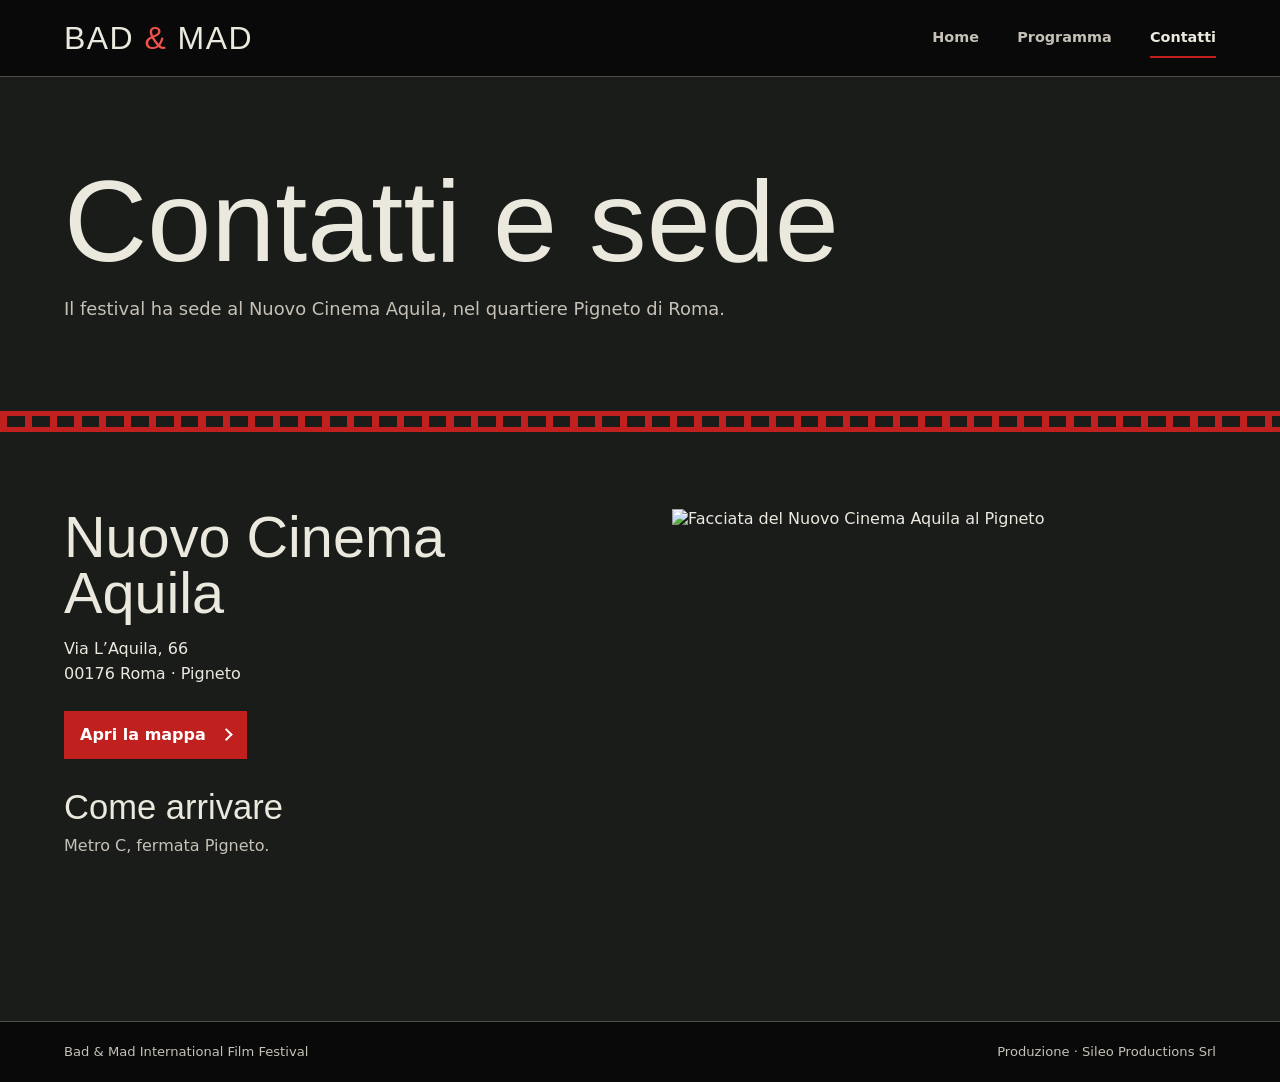
==== contatti.html @ e4e41892 "Add files via upload" ====
<!doctype html>
<html lang="it">
  <head>
    <meta charset="utf-8">
    <meta name="viewport" content="width=device-width, initial-scale=1">
    <meta name="description" content="Come raggiungere il Nuovo Cinema Aquila, sede del Bad &amp; Mad International Film Festival al Pigneto, Roma.">
    <title>Contatti e sede | Bad &amp; Mad International Film Festival</title>
    <link rel="stylesheet" href="./styles.css">
  </head>
  <body>
    <a class="skip-link" href="#contenuto">Vai al contenuto</a>
    <header class="site-header">
      <div class="header-inner wrap">
        <a class="wordmark" href="./index.html" aria-label="Bad &amp; Mad International Film Festival, home">BAD <span>&amp;</span> MAD</a>
        <nav aria-label="Navigazione principale">
          <a href="./index.html">Home</a>
          <a href="./programma.html">Programma</a>
          <a href="./contatti.html" aria-current="page">Contatti</a>
        </nav>
      </div>
    </header>
    <main id="contenuto">
      <div class="page-intro wrap">
        <h1>Contatti e sede</h1>
        <p>Il festival ha sede al Nuovo Cinema Aquila, nel quartiere Pigneto di Roma.</p>
      </div>
      <div class="film-edge" aria-hidden="true"></div>
      <div class="venue page-content wrap">
        <section aria-labelledby="cinema">
          <h2 id="cinema">Nuovo Cinema Aquila</h2>
          <address>Via L’Aquila, 66<br>00176 Roma · Pigneto</address>
          <a class="action" href="https://www.google.com/maps/search/?api=1&amp;query=Nuovo%20Cinema%20Aquila%2C%20Via%20L%27Aquila%2066%2C%20Roma">Apri la mappa</a>
          <h3>Come arrivare</h3>
          <p>Metro C, fermata Pigneto.</p>
        </section>
        <img class="venue-photo" src="./assets/nuovo-cinema-aquila.webp" width="884" height="960" alt="Facciata del Nuovo Cinema Aquila al Pigneto">
      </div>
    </main>
    <footer class="site-footer">
      <div class="footer-inner wrap">
        <span>Bad &amp; Mad International Film Festival</span>
        <span>Produzione · Sileo Productions Srl</span>
      </div>
    </footer>
  </body>
</html>
---- styles.css ----
@font-face {
  font-family: "Bebas Neue";
  src: url("./assets/bebas-neue.ttf") format("truetype");
  font-weight: 400;
  font-display: swap;
}

:root {
  color-scheme: dark;
  font-family: system-ui, sans-serif;
  --display: "Bebas Neue", "Arial Narrow", sans-serif;
  --ink: #191c19;
  --black: #080908;
  --red: #c0211f;
  --ivory: #ebe8de;
  --muted: #c5c1b6;
  --line: #4e5048;
  --gutter: clamp(1.25rem, 5vw, 4.5rem);
  background: var(--ink);
  color: var(--ivory);
}

* { box-sizing: border-box; }

body {
  display: flex;
  flex-direction: column;
  min-height: 100svh;
  margin: 0;
}

main { flex: 1; }

a { color: inherit; }

a:focus-visible {
  outline: 2px solid currentColor;
  outline-offset: 5px;
}

img {
  display: block;
  max-width: 100%;
  height: auto;
}

.wrap {
  width: min(100% - 2 * var(--gutter), 74rem);
  margin-inline: auto;
}

.skip-link {
  position: absolute;
  z-index: 2;
  top: 0.5rem;
  left: 0.5rem;
  transform: translateY(-150%);
  padding: 0.5rem 0.75rem;
  background: var(--ivory);
  color: var(--ink);
}

.skip-link:focus { transform: translateY(0); }

.site-header {
  background: var(--black);
  border-bottom: 1px solid var(--line);
}

.header-inner,
.footer-inner {
  display: flex;
  flex-wrap: wrap;
  align-items: center;
  justify-content: space-between;
}

.header-inner {
  gap: 0.4rem 2rem;
  min-height: 4.75rem;
  padding-block: 0.75rem;
}

.wordmark {
  font: 2rem / 1 var(--display);
  letter-spacing: 0.045em;
  text-decoration: none;
  white-space: nowrap;
}

.wordmark span { color: #ed534b; }

nav {
  display: flex;
  flex-wrap: wrap;
  gap: 0.35rem clamp(0.9rem, 3vw, 2.4rem);
}

nav a {
  min-height: 2.5rem;
  display: inline-flex;
  align-items: center;
  border-bottom: 2px solid transparent;
  color: var(--muted);
  font-size: 0.9rem;
  font-weight: 650;
  text-decoration: none;
}

nav a[aria-current="page"],
nav a:hover {
  border-color: var(--red);
  color: var(--ivory);
}

h1,
h2,
h3 {
  margin: 0;
  font-family: var(--display);
  font-weight: 400;
  line-height: 0.98;
}

h1 { font-size: clamp(3.3rem, 9vw, 8rem); }

h2 { font-size: clamp(2.25rem, 4.5vw, 4.25rem); }

h3 { font-size: clamp(1.7rem, 2.7vw, 2.4rem); }

p { line-height: 1.65; }

.hero {
  position: relative;
  isolation: isolate;
  overflow: hidden;
  background: var(--black);
}

.hero-image {
  position: absolute;
  z-index: -1;
  inset: 0 0 0 34%;
  background:
    linear-gradient(90deg, var(--black), #08090825 60%),
    linear-gradient(0deg, #0809089c, transparent 60%),
    url("./assets/sul-set.webp") center 53% / cover no-repeat;
}

.hero-inner {
  padding-block: clamp(2.25rem, 5vw, 4rem) clamp(2.75rem, 6vw, 5rem);
}

.festival-logo { width: clamp(8.5rem, 18vw, 14rem); }

.location {
  width: fit-content;
  margin: 1.75rem 0 0.65rem;
  padding-left: 0.7rem;
  border-left: 3px solid var(--red);
  font-size: 0.78rem;
  font-weight: 750;
  letter-spacing: 0.14em;
  text-transform: uppercase;
}

.hero h1 {
  font-size: clamp(3.5rem, 8.5vw, 7.5rem);
  text-wrap: balance;
}

.hero-summary {
  max-width: 42ch;
  margin: 1rem 0 0;
  color: var(--ivory);
  font-size: clamp(1rem, 2vw, 1.22rem);
}

.action {
  display: inline-flex;
  align-items: center;
  gap: 1rem;
  min-height: 3rem;
  margin-top: 1.5rem;
  padding: 0.65rem 1rem;
  background: var(--red);
  color: #fff;
  font-weight: 750;
  text-decoration: none;
}

.action:hover { background: #a41c19; }

.action::after {
  width: 0.42rem;
  height: 0.42rem;
  transform: rotate(45deg);
  border: solid currentColor;
  border-width: 2px 2px 0 0;
  content: "";
}

.film-edge {
  height: 1.3rem;
  background:
    repeating-linear-gradient(90deg, var(--red) 0 0.45rem, transparent 0.45rem 1.55rem) left top / 100% 100%,
    linear-gradient(var(--red) 0 0.32rem, var(--ink) 0.32rem 0.98rem, var(--red) 0.98rem);
}

.manifesto {
  background: var(--ivory);
  color: var(--ink);
}

.manifesto-inner {
  display: grid;
  grid-template-columns: minmax(0, 1fr) minmax(0, 1.6fr);
  gap: 1.25rem 3rem;
  padding-block: clamp(2.5rem, 6vw, 5rem);
}

.manifesto p {
  max-width: 57ch;
  margin: 0;
  font-size: clamp(1rem, 1.8vw, 1.22rem);
}

.manifesto p + p { margin-top: 0.75rem; }

.page-intro {
  padding-block: clamp(2.75rem, 7vw, 5.5rem);
}

.page-intro p {
  max-width: 60ch;
  margin: 1rem 0 0;
  color: var(--muted);
  font-size: 1.12rem;
}

.page-content {
  padding-block: clamp(2.5rem, 6vw, 5rem);
}

.page-content > section + section {
  margin-top: clamp(3rem, 7vw, 5.5rem);
}

.schedule { margin: 1.5rem 0 0; }

.schedule > div {
  display: grid;
  grid-template-columns: minmax(9rem, 1fr) 3fr;
  gap: 0.25rem 1rem;
  align-items: baseline;
  padding: 0.9rem 0;
  border-top: 1px solid var(--line);
}

.schedule > div:last-child { border-bottom: 1px solid var(--line); }

.schedule dt {
  font: 1.6rem / 1 var(--display);
  letter-spacing: 0.04em;
  white-space: nowrap;
}

.schedule dd { margin: 0; }

.schedule dd span {
  display: block;
  margin-top: 0.15rem;
  color: var(--muted);
}

.competition {
  display: grid;
  grid-template-columns: repeat(2, minmax(0, 1fr));
  gap: 1rem 2rem;
  margin-top: 1.5rem;
}

.competition article {
  border-top: 3px solid var(--red);
  padding-block: 0.8rem;
}

.competition p,
.venue p {
  margin: 0.5rem 0 0;
  color: var(--muted);
}

.venue {
  display: grid;
  grid-template-columns: minmax(0, 1fr) minmax(0, 1fr);
  align-items: start;
  gap: 2rem 4rem;
}

.venue address {
  margin-top: 0.85rem;
  font-style: normal;
  line-height: 1.6;
}

.venue h3 { margin-top: 2rem; }

.venue-photo {
  width: 100%;
  aspect-ratio: 5 / 4;
  object-fit: cover;
  object-position: center 55%;
}

.site-footer {
  border-top: 1px solid var(--line);
  background: var(--black);
}

.footer-inner {
  gap: 0.65rem 2rem;
  padding-block: 1.4rem;
  color: var(--muted);
  font-size: 0.82rem;
}

@media (max-width: 42rem) {
  .hero-image {
    inset-inline-start: 0;
    background:
      linear-gradient(90deg, #080908 3%, #08090875 80%),
      linear-gradient(0deg, #080908ad, transparent 60%),
      url("./assets/sul-set.webp") center 53% / cover no-repeat;
  }

  .manifesto-inner,
  .competition,
  .venue { grid-template-columns: 1fr; }
}

@media (max-width: 26rem) {
  .schedule > div { grid-template-columns: 1fr; }
}
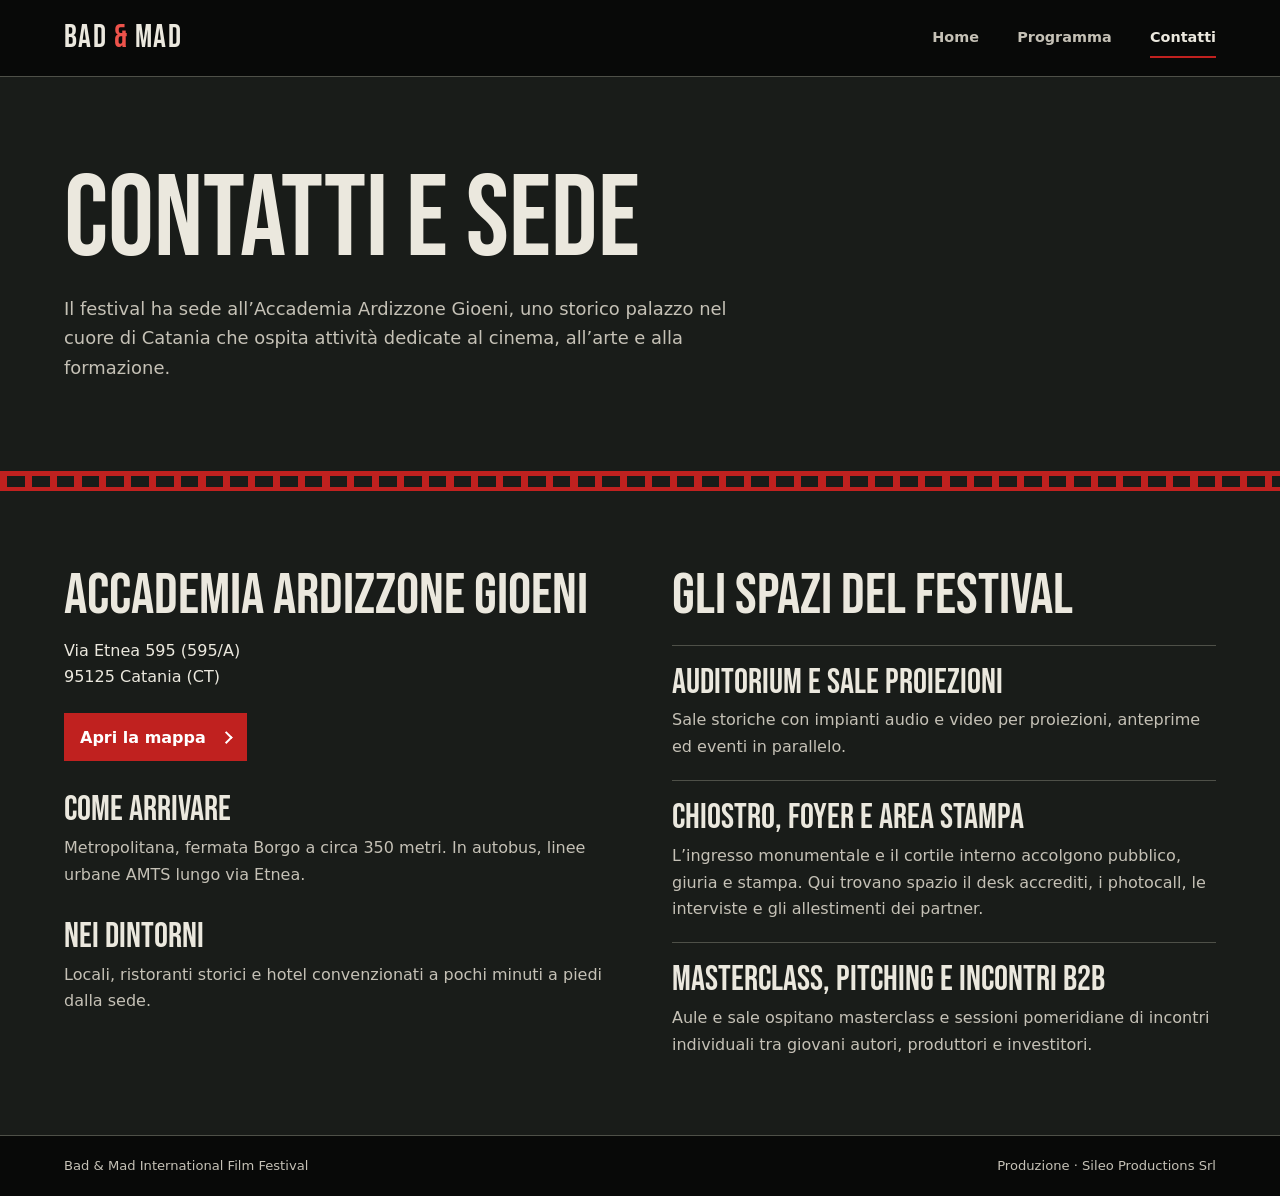
==== commit c3886ef5: "Aggiorna la sede del festival a Catania" ====
--- a/contatti.html
+++ b/contatti.html
@@ -3,9 +3,9 @@
   <head>
     <meta charset="utf-8">
     <meta name="viewport" content="width=device-width, initial-scale=1">
-    <meta name="description" content="Come raggiungere il Nuovo Cinema Aquila, sede del Bad &amp; Mad International Film Festival al Pigneto, Roma.">
+    <meta name="description" content="Indirizzo, mappa e informazioni per raggiungere l’Accademia Ardizzone Gioeni, sede del Bad &amp; Mad International Film Festival a Catania.">
     <title>Contatti e sede | Bad &amp; Mad International Film Festival</title>
-    <link rel="stylesheet" href="./styles.css">
+    <link rel="stylesheet" href="./festival.css">
   </head>
   <body>
     <a class="skip-link" href="#contenuto">Vai al contenuto</a>
@@ -22,18 +22,34 @@
     <main id="contenuto">
       <div class="page-intro wrap">
         <h1>Contatti e sede</h1>
-        <p>Il festival ha sede al Nuovo Cinema Aquila, nel quartiere Pigneto di Roma.</p>
+        <p>Il festival ha sede all’Accademia Ardizzone Gioeni, uno storico palazzo nel cuore di Catania che ospita attività dedicate al cinema, all’arte e alla formazione.</p>
       </div>
       <div class="film-edge" aria-hidden="true"></div>
       <div class="venue page-content wrap">
-        <section aria-labelledby="cinema">
-          <h2 id="cinema">Nuovo Cinema Aquila</h2>
-          <address>Via L’Aquila, 66<br>00176 Roma · Pigneto</address>
-          <a class="action" href="https://www.google.com/maps/search/?api=1&amp;query=Nuovo%20Cinema%20Aquila%2C%20Via%20L%27Aquila%2066%2C%20Roma">Apri la mappa</a>
+        <section aria-labelledby="indirizzo">
+          <h2 id="indirizzo">Accademia Ardizzone Gioeni</h2>
+          <address>Via Etnea 595 (595/A)<br>95125 Catania (CT)</address>
+          <a class="action" href="https://www.google.com/maps/search/?api=1&amp;query=Accademia%20Ardizzone%20Gioeni%2C%20Via%20Etnea%20595%2C%20Catania">Apri la mappa</a>
           <h3>Come arrivare</h3>
-          <p>Metro C, fermata Pigneto.</p>
+          <p>Metropolitana, fermata Borgo a circa 350 metri. In autobus, linee urbane AMTS lungo via Etnea.</p>
+          <h3>Nei dintorni</h3>
+          <p>Locali, ristoranti storici e hotel convenzionati a pochi minuti a piedi dalla sede.</p>
         </section>
-        <img class="venue-photo" src="./assets/nuovo-cinema-aquila.webp" width="884" height="960" alt="Facciata del Nuovo Cinema Aquila al Pigneto">
+        <section class="venue-spaces" aria-labelledby="spazi">
+          <h2 id="spazi">Gli spazi del festival</h2>
+          <article>
+            <h3>Auditorium e sale proiezioni</h3>
+            <p>Sale storiche con impianti audio e video per proiezioni, anteprime ed eventi in parallelo.</p>
+          </article>
+          <article>
+            <h3>Chiostro, foyer e area stampa</h3>
+            <p>L’ingresso monumentale e il cortile interno accolgono pubblico, giuria e stampa. Qui trovano spazio il desk accrediti, i photocall, le interviste e gli allestimenti dei partner.</p>
+          </article>
+          <article>
+            <h3>Masterclass, pitching e incontri B2B</h3>
+            <p>Aule e sale ospitano masterclass e sessioni pomeridiane di incontri individuali tra giovani autori, produttori e investitori.</p>
+          </article>
+        </section>
       </div>
     </main>
     <footer class="site-footer">
--- a/festival.css
+++ b/festival.css
@@ -0,0 +1,345 @@
+@font-face {
+  font-family: "Bebas Neue";
+  src: url("./assets/bebas-neue.ttf") format("truetype");
+  font-weight: 400;
+  font-display: swap;
+}
+
+:root {
+  color-scheme: dark;
+  font-family: system-ui, sans-serif;
+  --display: "Bebas Neue", "Arial Narrow", sans-serif;
+  --ink: #191c19;
+  --black: #080908;
+  --red: #c0211f;
+  --ivory: #ebe8de;
+  --muted: #c5c1b6;
+  --line: #4e5048;
+  --gutter: clamp(1.25rem, 5vw, 4.5rem);
+  background: var(--ink);
+  color: var(--ivory);
+}
+
+* { box-sizing: border-box; }
+
+body {
+  display: flex;
+  flex-direction: column;
+  min-height: 100svh;
+  margin: 0;
+}
+
+main { flex: 1; }
+
+a { color: inherit; }
+
+a:focus-visible {
+  outline: 2px solid currentColor;
+  outline-offset: 5px;
+}
+
+img {
+  display: block;
+  max-width: 100%;
+  height: auto;
+}
+
+.wrap {
+  width: min(100% - 2 * var(--gutter), 74rem);
+  margin-inline: auto;
+}
+
+.skip-link {
+  position: absolute;
+  z-index: 2;
+  top: 0.5rem;
+  left: 0.5rem;
+  transform: translateY(-150%);
+  padding: 0.5rem 0.75rem;
+  background: var(--ivory);
+  color: var(--ink);
+}
+
+.skip-link:focus { transform: translateY(0); }
+
+.site-header {
+  background: var(--black);
+  border-bottom: 1px solid var(--line);
+}
+
+.header-inner,
+.footer-inner {
+  display: flex;
+  flex-wrap: wrap;
+  align-items: center;
+  justify-content: space-between;
+}
+
+.header-inner {
+  gap: 0.4rem 2rem;
+  min-height: 4.75rem;
+  padding-block: 0.75rem;
+}
+
+.wordmark {
+  font: 2rem / 1 var(--display);
+  letter-spacing: 0.045em;
+  text-decoration: none;
+  white-space: nowrap;
+}
+
+.wordmark span { color: #ed534b; }
+
+nav {
+  display: flex;
+  flex-wrap: wrap;
+  gap: 0.35rem clamp(0.9rem, 3vw, 2.4rem);
+}
+
+nav a {
+  min-height: 2.5rem;
+  display: inline-flex;
+  align-items: center;
+  border-bottom: 2px solid transparent;
+  color: var(--muted);
+  font-size: 0.9rem;
+  font-weight: 650;
+  text-decoration: none;
+}
+
+nav a[aria-current="page"],
+nav a:hover {
+  border-color: var(--red);
+  color: var(--ivory);
+}
+
+h1,
+h2,
+h3 {
+  margin: 0;
+  font-family: var(--display);
+  font-weight: 400;
+  line-height: 0.98;
+}
+
+h1 { font-size: clamp(3.3rem, 9vw, 8rem); }
+
+h2 { font-size: clamp(2.25rem, 4.5vw, 4.25rem); }
+
+h3 { font-size: clamp(1.7rem, 2.7vw, 2.4rem); }
+
+p { line-height: 1.65; }
+
+.hero {
+  position: relative;
+  isolation: isolate;
+  overflow: hidden;
+  background: var(--black);
+}
+
+.hero-image {
+  position: absolute;
+  z-index: -1;
+  inset: 0 0 0 34%;
+  background:
+    linear-gradient(90deg, var(--black), #08090825 60%),
+    linear-gradient(0deg, #0809089c, transparent 60%),
+    url("./assets/sul-set.webp") center 53% / cover no-repeat;
+}
+
+.hero-inner {
+  padding-block: clamp(2.25rem, 5vw, 4rem) clamp(2.75rem, 6vw, 5rem);
+}
+
+.festival-logo { width: clamp(8.5rem, 18vw, 14rem); }
+
+.location {
+  width: fit-content;
+  margin: 1.75rem 0 0.65rem;
+  padding-left: 0.7rem;
+  border-left: 3px solid var(--red);
+  font-size: 0.78rem;
+  font-weight: 750;
+  letter-spacing: 0.14em;
+  text-transform: uppercase;
+}
+
+.hero h1 {
+  font-size: clamp(3.5rem, 8.5vw, 7.5rem);
+  text-wrap: balance;
+}
+
+.hero-summary {
+  max-width: 42ch;
+  margin: 1rem 0 0;
+  color: var(--ivory);
+  font-size: clamp(1rem, 2vw, 1.22rem);
+}
+
+.action {
+  display: inline-flex;
+  align-items: center;
+  gap: 1rem;
+  min-height: 3rem;
+  margin-top: 1.5rem;
+  padding: 0.65rem 1rem;
+  background: var(--red);
+  color: #fff;
+  font-weight: 750;
+  text-decoration: none;
+}
+
+.action:hover { background: #a41c19; }
+
+.action::after {
+  width: 0.42rem;
+  height: 0.42rem;
+  transform: rotate(45deg);
+  border: solid currentColor;
+  border-width: 2px 2px 0 0;
+  content: "";
+}
+
+.film-edge {
+  height: 1.3rem;
+  background:
+    repeating-linear-gradient(90deg, var(--red) 0 0.45rem, transparent 0.45rem 1.55rem) left top / 100% 100%,
+    linear-gradient(var(--red) 0 0.32rem, var(--ink) 0.32rem 0.98rem, var(--red) 0.98rem);
+}
+
+.manifesto {
+  background: var(--ivory);
+  color: var(--ink);
+}
+
+.manifesto-inner {
+  display: grid;
+  grid-template-columns: minmax(0, 1fr) minmax(0, 1.6fr);
+  gap: 1.25rem 3rem;
+  padding-block: clamp(2.5rem, 6vw, 5rem);
+}
+
+.manifesto p {
+  max-width: 57ch;
+  margin: 0;
+  font-size: clamp(1rem, 1.8vw, 1.22rem);
+}
+
+.manifesto p + p { margin-top: 0.75rem; }
+
+.page-intro {
+  padding-block: clamp(2.75rem, 7vw, 5.5rem);
+}
+
+.page-intro p {
+  max-width: 60ch;
+  margin: 1rem 0 0;
+  color: var(--muted);
+  font-size: 1.12rem;
+}
+
+.page-content {
+  padding-block: clamp(2.5rem, 6vw, 5rem);
+}
+
+.page-content:not(.venue) > section + section {
+  margin-top: clamp(3rem, 7vw, 5.5rem);
+}
+
+.schedule { margin: 1.5rem 0 0; }
+
+.schedule > div {
+  display: grid;
+  grid-template-columns: minmax(9rem, 1fr) 3fr;
+  gap: 0.25rem 1rem;
+  align-items: baseline;
+  padding: 0.9rem 0;
+  border-top: 1px solid var(--line);
+}
+
+.schedule > div:last-child { border-bottom: 1px solid var(--line); }
+
+.schedule dt {
+  font: 1.6rem / 1 var(--display);
+  letter-spacing: 0.04em;
+  white-space: nowrap;
+}
+
+.schedule dd { margin: 0; }
+
+.schedule dd span {
+  display: block;
+  margin-top: 0.15rem;
+  color: var(--muted);
+}
+
+.competition {
+  display: grid;
+  grid-template-columns: repeat(2, minmax(0, 1fr));
+  gap: 1rem 2rem;
+  margin-top: 1.5rem;
+}
+
+.competition article {
+  border-top: 3px solid var(--red);
+  padding-block: 0.8rem;
+}
+
+.competition p,
+.venue p {
+  margin: 0.5rem 0 0;
+  color: var(--muted);
+}
+
+.venue {
+  display: grid;
+  grid-template-columns: minmax(0, 1fr) minmax(0, 1fr);
+  align-items: start;
+  gap: 2rem 4rem;
+}
+
+.venue address {
+  margin-top: 0.85rem;
+  font-style: normal;
+  line-height: 1.6;
+}
+
+.venue h3 { margin-top: 2rem; }
+
+.venue-spaces article {
+  margin-top: 1.25rem;
+  padding-top: 1.25rem;
+  border-top: 1px solid var(--line);
+}
+
+.venue-spaces h3 { margin-top: 0; }
+
+.site-footer {
+  border-top: 1px solid var(--line);
+  background: var(--black);
+}
+
+.footer-inner {
+  gap: 0.65rem 2rem;
+  padding-block: 1.4rem;
+  color: var(--muted);
+  font-size: 0.82rem;
+}
+
+@media (max-width: 42rem) {
+  .hero-image {
+    inset-inline-start: 0;
+    background:
+      linear-gradient(90deg, #080908 3%, #08090875 80%),
+      linear-gradient(0deg, #080908ad, transparent 60%),
+      url("./assets/sul-set.webp") center 53% / cover no-repeat;
+  }
+
+  .manifesto-inner,
+  .competition,
+  .venue { grid-template-columns: 1fr; }
+}
+
+@media (max-width: 26rem) {
+  .schedule > div { grid-template-columns: 1fr; }
+}
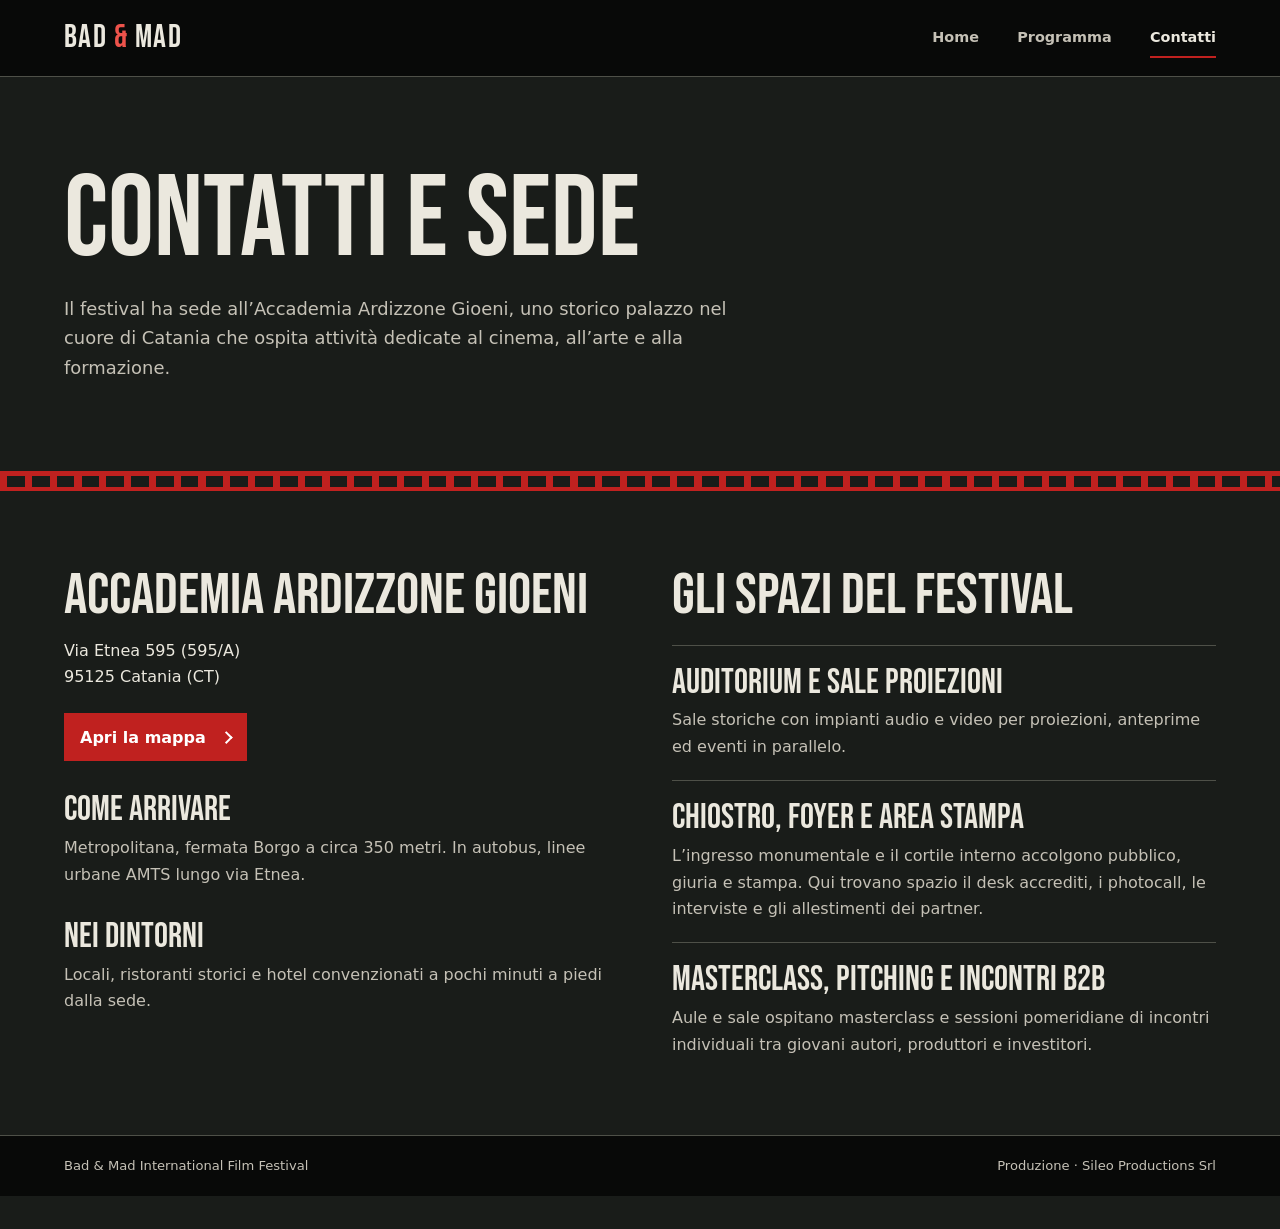
==== commit 492df07a: "Assegna un indirizzo dedicato alla sede del festival" ====
--- a/contatti.html
+++ b/contatti.html
@@ -3,60 +3,10 @@
   <head>
     <meta charset="utf-8">
     <meta name="viewport" content="width=device-width, initial-scale=1">
-    <meta name="description" content="Indirizzo, mappa e informazioni per raggiungere l’Accademia Ardizzone Gioeni, sede del Bad &amp; Mad International Film Festival a Catania.">
+    <meta http-equiv="refresh" content="0; url=./sede.html">
     <title>Contatti e sede | Bad &amp; Mad International Film Festival</title>
-    <link rel="stylesheet" href="./festival.css">
   </head>
   <body>
-    <a class="skip-link" href="#contenuto">Vai al contenuto</a>
-    <header class="site-header">
-      <div class="header-inner wrap">
-        <a class="wordmark" href="./index.html" aria-label="Bad &amp; Mad International Film Festival, home">BAD <span>&amp;</span> MAD</a>
-        <nav aria-label="Navigazione principale">
-          <a href="./index.html">Home</a>
-          <a href="./programma.html">Programma</a>
-          <a href="./contatti.html" aria-current="page">Contatti</a>
-        </nav>
-      </div>
-    </header>
-    <main id="contenuto">
-      <div class="page-intro wrap">
-        <h1>Contatti e sede</h1>
-        <p>Il festival ha sede all’Accademia Ardizzone Gioeni, uno storico palazzo nel cuore di Catania che ospita attività dedicate al cinema, all’arte e alla formazione.</p>
-      </div>
-      <div class="film-edge" aria-hidden="true"></div>
-      <div class="venue page-content wrap">
-        <section aria-labelledby="indirizzo">
-          <h2 id="indirizzo">Accademia Ardizzone Gioeni</h2>
-          <address>Via Etnea 595 (595/A)<br>95125 Catania (CT)</address>
-          <a class="action" href="https://www.google.com/maps/search/?api=1&amp;query=Accademia%20Ardizzone%20Gioeni%2C%20Via%20Etnea%20595%2C%20Catania">Apri la mappa</a>
-          <h3>Come arrivare</h3>
-          <p>Metropolitana, fermata Borgo a circa 350 metri. In autobus, linee urbane AMTS lungo via Etnea.</p>
-          <h3>Nei dintorni</h3>
-          <p>Locali, ristoranti storici e hotel convenzionati a pochi minuti a piedi dalla sede.</p>
-        </section>
-        <section class="venue-spaces" aria-labelledby="spazi">
-          <h2 id="spazi">Gli spazi del festival</h2>
-          <article>
-            <h3>Auditorium e sale proiezioni</h3>
-            <p>Sale storiche con impianti audio e video per proiezioni, anteprime ed eventi in parallelo.</p>
-          </article>
-          <article>
-            <h3>Chiostro, foyer e area stampa</h3>
-            <p>L’ingresso monumentale e il cortile interno accolgono pubblico, giuria e stampa. Qui trovano spazio il desk accrediti, i photocall, le interviste e gli allestimenti dei partner.</p>
-          </article>
-          <article>
-            <h3>Masterclass, pitching e incontri B2B</h3>
-            <p>Aule e sale ospitano masterclass e sessioni pomeridiane di incontri individuali tra giovani autori, produttori e investitori.</p>
-          </article>
-        </section>
-      </div>
-    </main>
-    <footer class="site-footer">
-      <div class="footer-inner wrap">
-        <span>Bad &amp; Mad International Film Festival</span>
-        <span>Produzione · Sileo Productions Srl</span>
-      </div>
-    </footer>
+    <p><a href="./sede.html">Vai a Contatti e sede</a></p>
   </body>
 </html>
